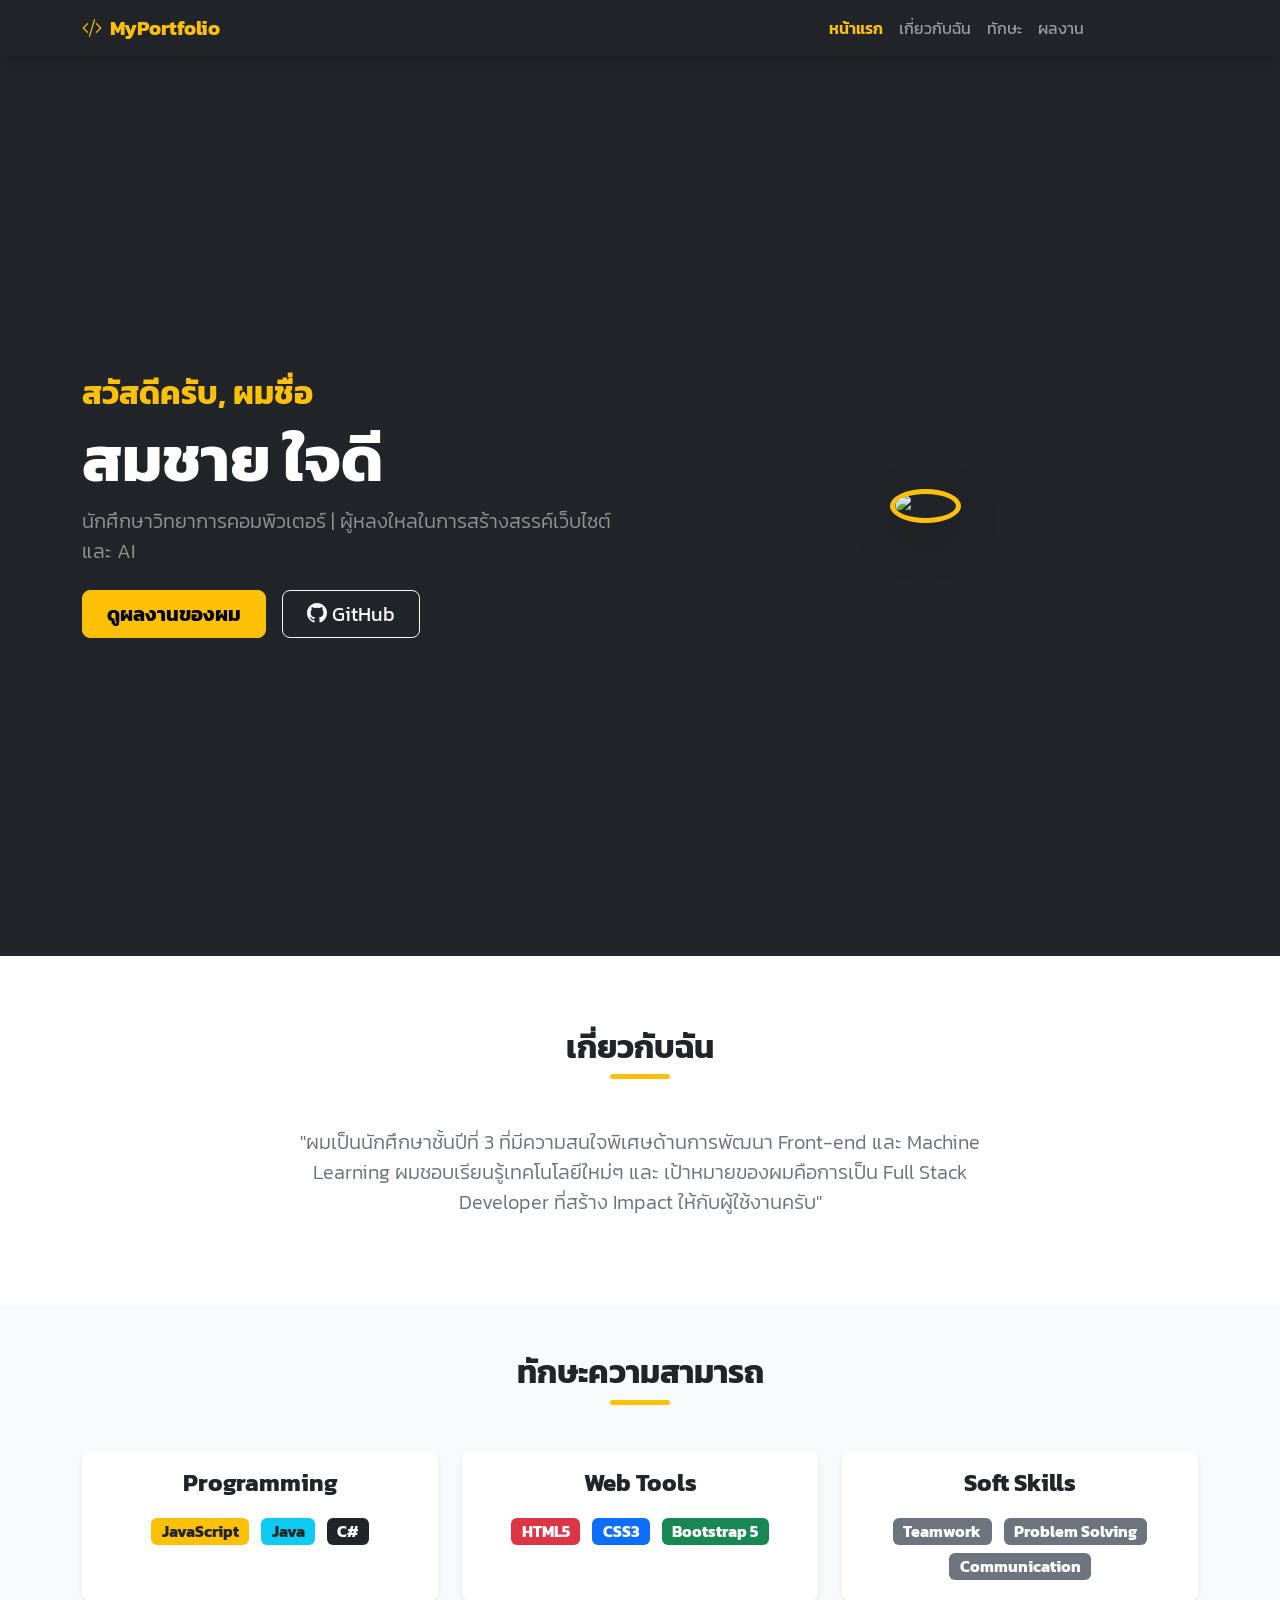
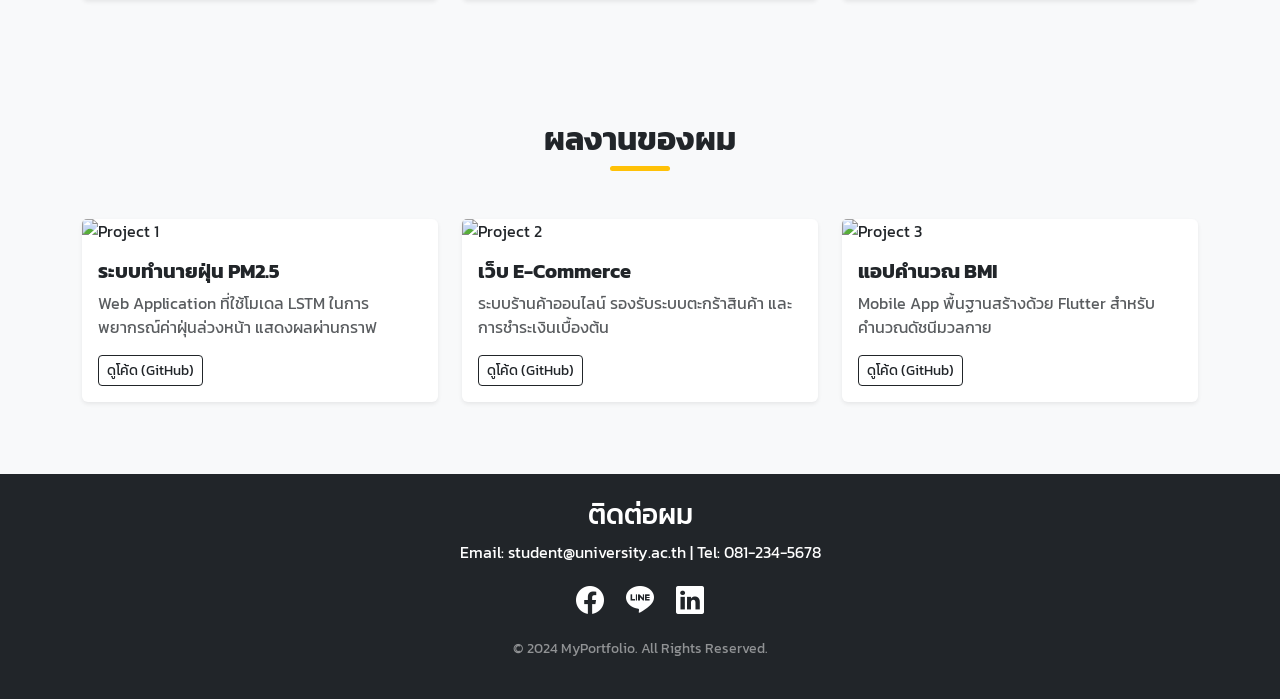
==== Bootstrap/index.html @ ad9bb73a "HTML" ====
<!DOCTYPE html>
<html lang="th">
<head>
    <meta charset="UTF-8">
    <meta name="viewport" content="width=device-width, initial-scale=1.0">
    <title>Portfolio | ผลงานนักศึกษา</title>
    
    <link href="https://fonts.googleapis.com/css2?family=Kanit:wght@300;400;600&display=swap" rel="stylesheet">
    
    <link href="https://cdn.jsdelivr.net/npm/bootstrap@5.3.0/dist/css/bootstrap.min.css" rel="stylesheet">
    
    <link rel="stylesheet" href="https://cdn.jsdelivr.net/npm/bootstrap-icons@1.11.0/font/bootstrap-icons.css">
    
    <link rel="stylesheet" href="style.css">
</head>
<body>

    <nav class="navbar navbar-expand-lg navbar-dark bg-dark fixed-top shadow">
        <div class="container">
            <a class="navbar-brand fw-bold text-warning" href="#">
                <i class="bi bi-code-slash me-2"></i>MyPortfolio
            </a>
            
            <button class="navbar-toggler" type="button" data-bs-toggle="collapse" data-bs-target="#navbarNav">
                <span class="navbar-toggler-icon"></span>
            </button>
            
            <div class="collapse navbar-collapse" id="navbarNav">
                <ul class="navbar-nav ms-auto"> <li class="nav-item"><a class="nav-link active" href="#home">หน้าแรก</a></li>
                    <li class="nav-item"><a class="nav-link" href="#about">เกี่ยวกับฉัน</a></li>
                    <li class="nav-item"><a class="nav-link" href="#skills">ทักษะ</a></li>
                    <li class="nav-item"><a class="nav-link" href="#projects">ผลงาน</a></li>
                    <li class="nav-item"><a class="nav-link btn btn-warning text-dark ms-lg-3 px-3 rounded-pill" href="#contact">ติดต่อฉัน</a></li>
                </ul>
            </div>
        </div>
    </nav>

    <header id="home" class="hero-section d-flex align-items-center">
        <div class="container">
            <div class="row align-items-center flex-column-reverse flex-lg-row">
                <div class="col-lg-6 text-center text-lg-start mt-4 mt-lg-0">
                    <h2 class="text-warning fw-bold">สวัสดีครับ, ผมชื่อ</h2>
                    <h1 class="display-3 fw-bold text-white">สมชาย ใจดี</h1>
                    <p class="lead text-white-50 mb-4">นักศึกษาวิทยาการคอมพิวเตอร์ | ผู้หลงใหลในการสร้างสรรค์เว็บไซต์และ AI</p>
                    <div class="d-flex gap-3 justify-content-center justify-content-lg-start">
                        <a href="#projects" class="btn btn-warning btn-lg px-4 fw-bold">ดูผลงานของผม</a>
                        <a href="#" class="btn btn-outline-light btn-lg px-4"><i class="bi bi-github"></i> GitHub</a>
                    </div>
                </div>
                <div class="col-lg-6 text-center">
                    <img src="https://placehold.co/400x400/333/warning?text=Profile+Pic" alt="Profile" class="profile-img img-fluid shadow-lg">
                </div>
            </div>
        </div>
    </header>

    <section id="about" class="py-5 bg-white">
        <div class="container py-4">
            <div class="text-center mb-5">
                <h2 class="fw-bold">เกี่ยวกับฉัน</h2>
                <div class="title-underline mx-auto"></div>
            </div>
            <div class="row justify-content-center">
                <div class="col-lg-8 text-center">
                    <p class="lead text-secondary">
                        "ผมเป็นนักศึกษาชั้นปีที่ 3 ที่มีความสนใจพิเศษด้านการพัฒนา Front-end และ Machine Learning 
                        ผมชอบเรียนรู้เทคโนโลยีใหม่ๆ และ เป้าหมายของผมคือการเป็น Full Stack Developer ที่สร้าง Impact ให้กับผู้ใช้งานครับ"
                    </p>
                </div>
            </div>
        </div>
    </section>

    <section id="skills" class="py-5 bg-light">
        <div class="container">
            <div class="text-center mb-5">
                <h2 class="fw-bold">ทักษะความสามารถ</h2>
                <div class="title-underline mx-auto"></div>
            </div>
            <div class="row g-4">
                <div class="col-md-4">
                    <div class="card h-100 border-0 shadow-sm p-3 text-center">
                        <h4 class="fw-bold mb-3">Programming</h4>
                        <div>
                            <span class="badge bg-warning text-dark fs-6 m-1">JavaScript</span>
                            <span class="badge bg-info text-dark fs-6 m-1">Java</span>
                            <span class="badge bg-dark fs-6 m-1">C#</span>
                        </div>
                    </div>
                </div>
                <div class="col-md-4">
                    <div class="card h-100 border-0 shadow-sm p-3 text-center">
                        <h4 class="fw-bold mb-3">Web Tools</h4>
                        <div>
                            <span class="badge bg-danger fs-6 m-1">HTML5</span>
                            <span class="badge bg-primary fs-6 m-1">CSS3</span>
                            <span class="badge bg-success fs-6 m-1">Bootstrap 5</span>
                        </div>
                    </div>
                </div>
                <div class="col-md-4">
                    <div class="card h-100 border-0 shadow-sm p-3 text-center">
                        <h4 class="fw-bold mb-3">Soft Skills</h4>
                        <div>
                            <span class="badge bg-secondary fs-6 m-1">Teamwork</span>
                            <span class="badge bg-secondary fs-6 m-1">Problem Solving</span>
                            <span class="badge bg-secondary fs-6 m-1">Communication</span>
                        </div>
                    </div>
                </div>
            </div>
        </div>
    </section>

    <section id="projects" class="py-5">
        <div class="container py-4">
            <div class="text-center mb-5">
                <h2 class="fw-bold">ผลงานของผม</h2>
                <div class="title-underline mx-auto"></div>
            </div>
            <div class="row g-4">
                <div class="col-md-4">
                    <div class="card project-card h-100 shadow-sm">
                        <img src="https://placehold.co/600x400/EEE/31343C?text=Project+1" class="card-img-top" alt="Project 1">
                        <div class="card-body">
                            <h5 class="card-title fw-bold">ระบบทำนายฝุ่น PM2.5</h5>
                            <p class="card-text text-muted">Web Application ที่ใช้โมเดล LSTM ในการพยากรณ์ค่าฝุ่นล่วงหน้า แสดงผลผ่านกราฟ</p>
                            <a href="#" class="btn btn-outline-dark btn-sm">ดูโค้ด (GitHub)</a>
                        </div>
                    </div>
                </div>
                <div class="col-md-4">
                    <div class="card project-card h-100 shadow-sm">
                        <img src="https://placehold.co/600x400/EEE/31343C?text=Project+2" class="card-img-top" alt="Project 2">
                        <div class="card-body">
                            <h5 class="card-title fw-bold">เว็บ E-Commerce</h5>
                            <p class="card-text text-muted">ระบบร้านค้าออนไลน์ รองรับระบบตะกร้าสินค้า และการชำระเงินเบื้องต้น</p>
                            <a href="#" class="btn btn-outline-dark btn-sm">ดูโค้ด (GitHub)</a>
                        </div>
                    </div>
                </div>
                <div class="col-md-4">
                    <div class="card project-card h-100 shadow-sm">
                        <img src="https://placehold.co/600x400/EEE/31343C?text=Project+3" class="card-img-top" alt="Project 3">
                        <div class="card-body">
                            <h5 class="card-title fw-bold">แอปคำนวณ BMI</h5>
                            <p class="card-text text-muted">Mobile App พื้นฐานสร้างด้วย Flutter สำหรับคำนวณดัชนีมวลกาย</p>
                            <a href="#" class="btn btn-outline-dark btn-sm">ดูโค้ด (GitHub)</a>
                        </div>
                    </div>
                </div>
            </div>
        </div>
    </section>

    <footer id="contact" class="bg-dark text-white py-4 text-center">
        <div class="container">
            <h3>ติดต่อผม</h3>
            <p>Email: student@university.ac.th | Tel: 081-234-5678</p>
            <div class="fs-3 mb-3">
                <a href="#" class="text-white me-3"><i class="bi bi-facebook"></i></a>
                <a href="#" class="text-white me-3"><i class="bi bi-line"></i></a>
                <a href="#" class="text-white"><i class="bi bi-linkedin"></i></a>
            </div>
            <p class="small opacity-50">&copy; 2024 MyPortfolio. All Rights Reserved.</p>
        </div>
    </footer>

    <script src="https://cdn.jsdelivr.net/npm/bootstrap@5.3.0/dist/js/bootstrap.bundle.min.js"></script>
</body>
</html>
---- Bootstrap/style.css ----
/* ฟอนต์ภาษาไทย */
body {
    font-family: 'Kanit', sans-serif;
    background-color: #f8f9fa;
}

/* ปรับระยะให้ Navbar ไม่ทับเนื้อหา เพราะเราใช้ fixed-top */
body {
    padding-top: 56px;
}

/* ตกแต่งส่วน Hero (พื้นหลังสีดำ) */
.hero-section {
    background-color: #212529; /* สีเทาเข้มเกือบดำ */
    min-height: 100vh; /* สูงเต็มหน้าจอ */
    padding: 80px 0;
}

/* รูปโปรไฟล์ */
.profile-img {
    border-radius: 50%; /* วงกลม */
    border: 5px solid #ffc107; /* ขอบสีเหลือง */
    width: 300px;
    height: 300px;
    object-fit: cover;
    transition: transform 0.3s;
}

.profile-img:hover {
    transform: scale(1.05); /* ขยายเมื่อเอาเมาส์ชี้ */
}

/* เส้นขีดใต้หัวข้อ */
.title-underline {
    width: 60px;
    height: 5px;
    background-color: #ffc107; /* สีเหลือง */
    border-radius: 5px;
}

/* เอฟเฟกต์การ์ดโปรเจกต์ */
.project-card {
    transition: transform 0.3s, box-shadow 0.3s;
    border: none;
}

.project-card:hover {
    transform: translateY(-10px);
    box-shadow: 0 10px 20px rgba(0,0,0,0.1) !important;
}

/* ปรับแต่ง Navbar Link */
.navbar-nav .nav-link {
    font-weight: 400;
}

.navbar-nav .nav-link.active {
    font-weight: 600;
    color: #ffc107 !important; /* สีเหลืองเมื่อเลือก */
}
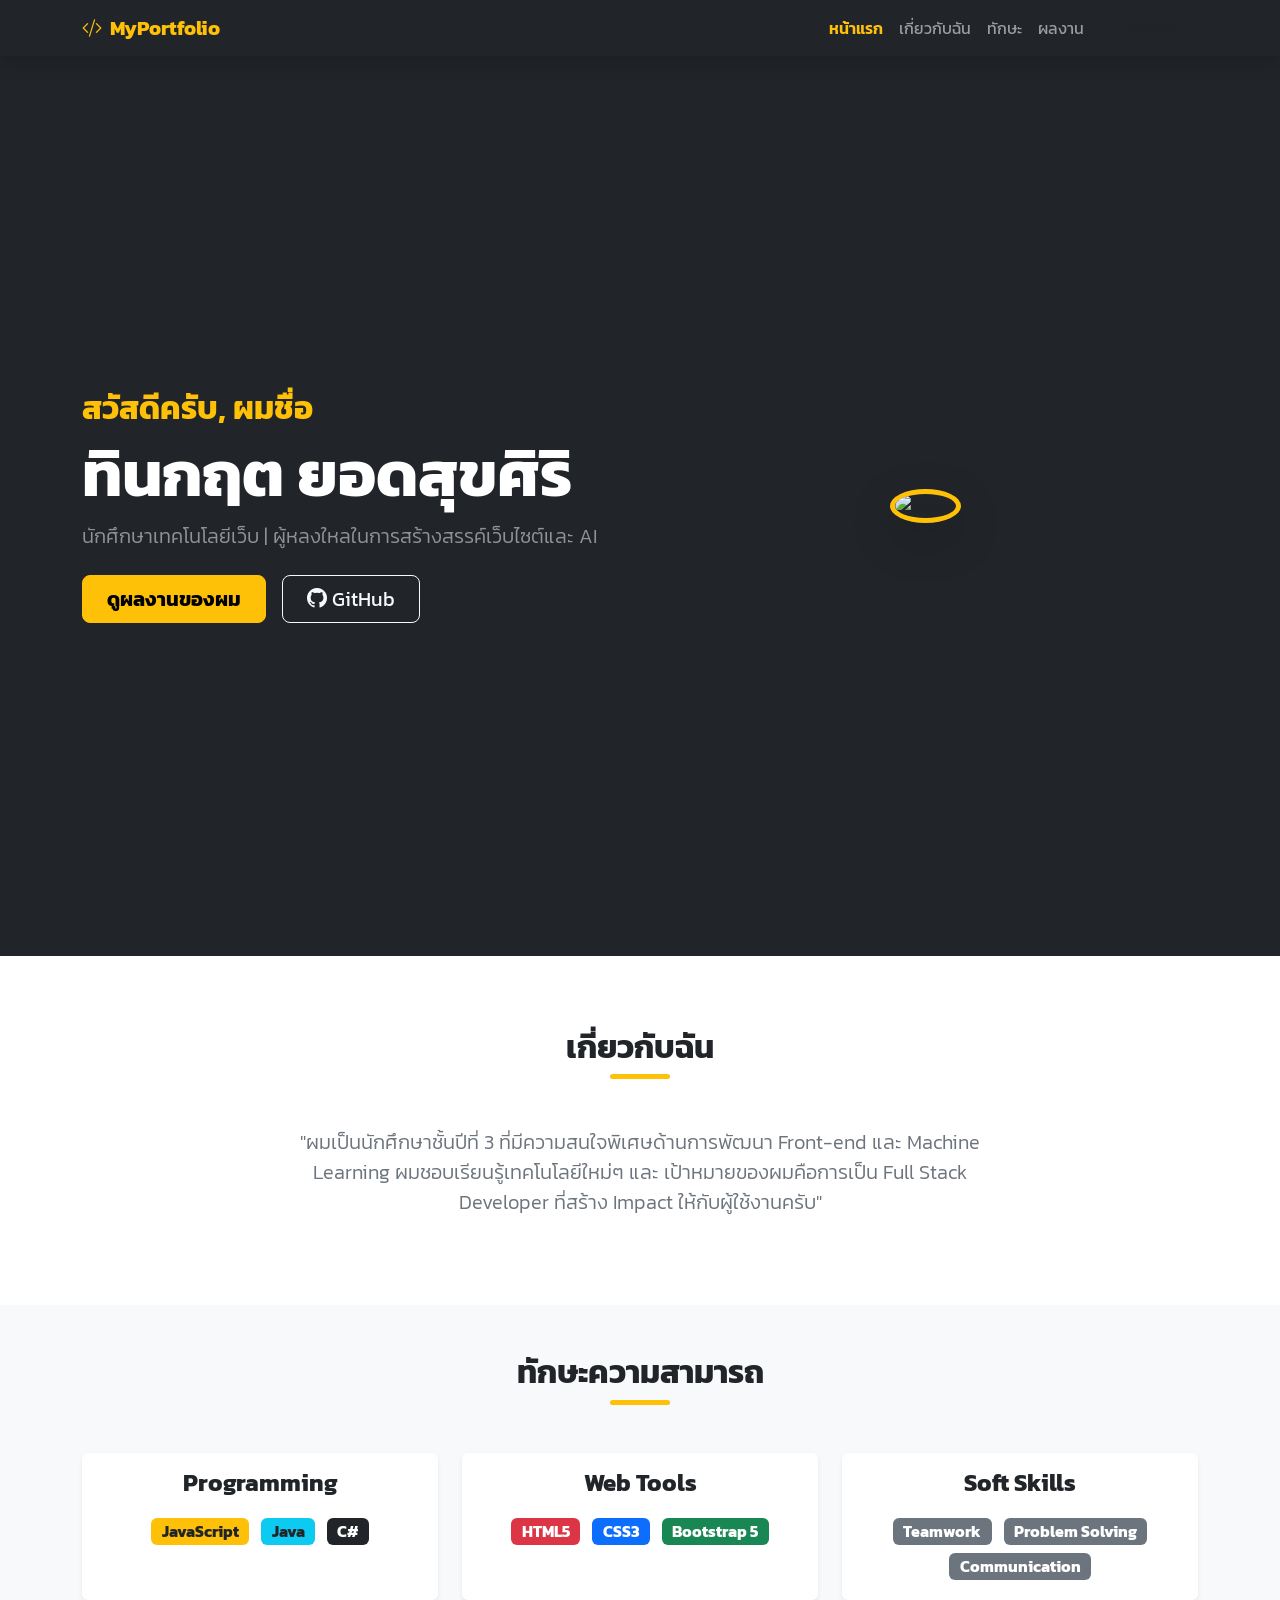
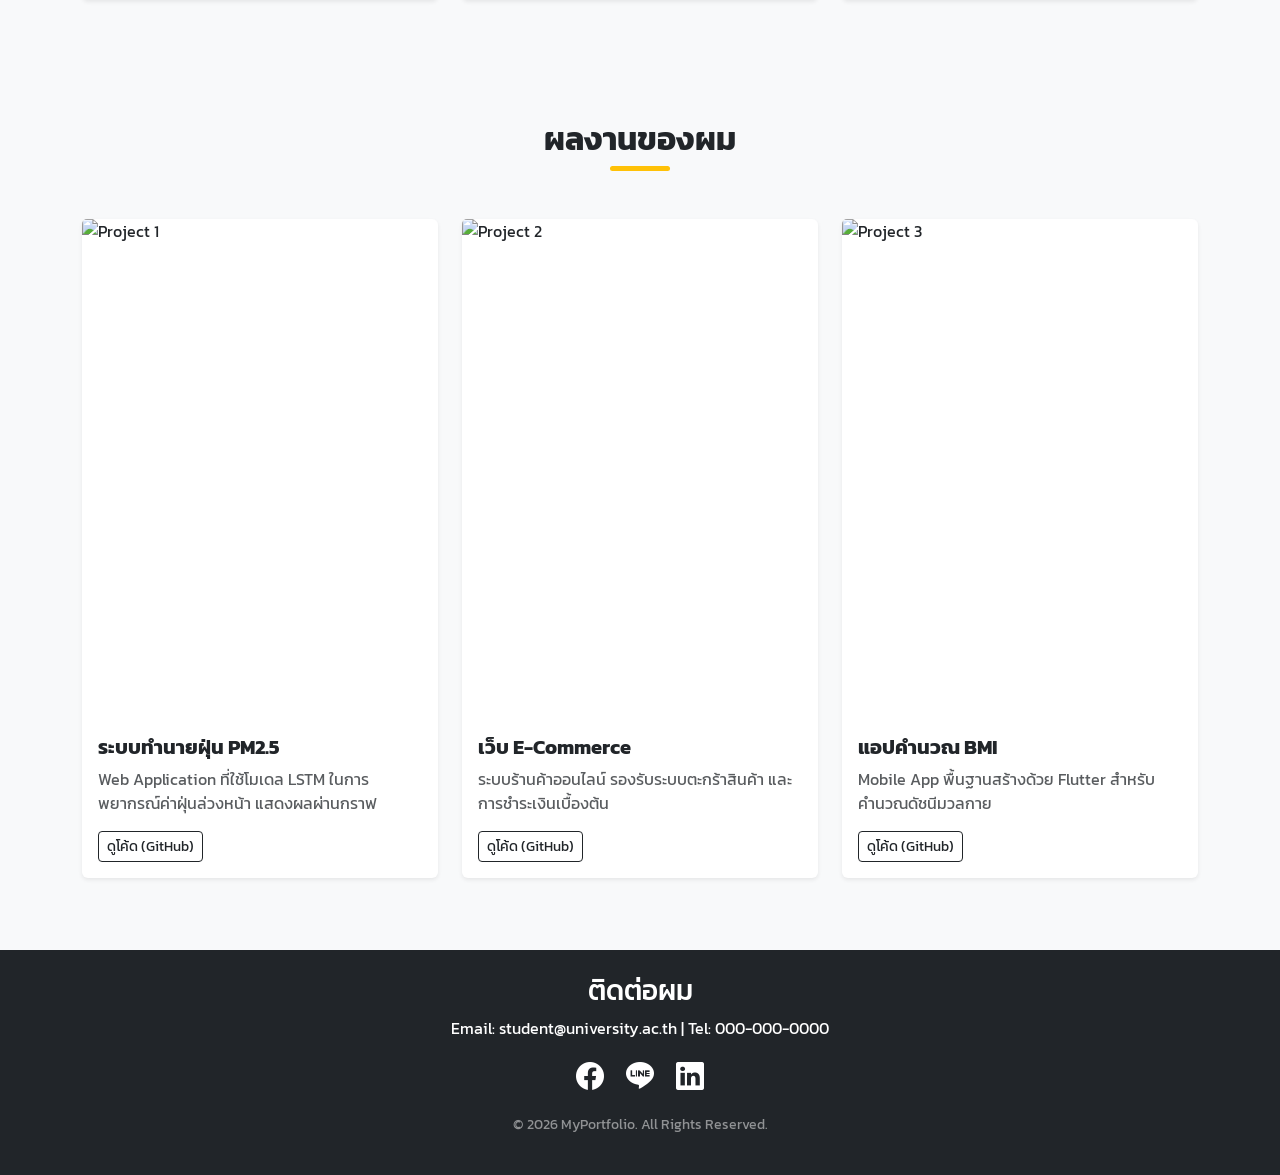
==== commit 871cca00: "Update index.html" ====
--- a/Bootstrap/index.html
+++ b/Bootstrap/index.html
@@ -17,7 +17,7 @@
 
     <nav class="navbar navbar-expand-lg navbar-dark bg-dark fixed-top shadow">
         <div class="container">
-            <a class="navbar-brand fw-bold text-warning" href="#">
+            <a class="navbar-brand fw-bold text-warning" href="#home">
                 <i class="bi bi-code-slash me-2"></i>MyPortfolio
             </a>
             
@@ -41,15 +41,15 @@
             <div class="row align-items-center flex-column-reverse flex-lg-row">
                 <div class="col-lg-6 text-center text-lg-start mt-4 mt-lg-0">
                     <h2 class="text-warning fw-bold">สวัสดีครับ, ผมชื่อ</h2>
-                    <h1 class="display-3 fw-bold text-white">สมชาย ใจดี</h1>
-                    <p class="lead text-white-50 mb-4">นักศึกษาวิทยาการคอมพิวเตอร์ | ผู้หลงใหลในการสร้างสรรค์เว็บไซต์และ AI</p>
+                    <h1 class="display-3 fw-bold text-white">ทินกฤต ยอดสุขศิริ</h1>
+                    <p class="lead text-white-50 mb-4">นักศึกษาเทคโนโลยีเว็บ | ผู้หลงใหลในการสร้างสรรค์เว็บไซต์และ AI</p>
                     <div class="d-flex gap-3 justify-content-center justify-content-lg-start">
                         <a href="#projects" class="btn btn-warning btn-lg px-4 fw-bold">ดูผลงานของผม</a>
-                        <a href="#" class="btn btn-outline-light btn-lg px-4"><i class="bi bi-github"></i> GitHub</a>
+                        <a href="https://github.com/pinpinan2000-ai/ProjectHTML.git" class="btn btn-outline-light btn-lg px-4"><i class="bi bi-github"></i> GitHub</a>
                     </div>
                 </div>
                 <div class="col-lg-6 text-center">
-                    <img src="https://placehold.co/400x400/333/warning?text=Profile+Pic" alt="Profile" class="profile-img img-fluid shadow-lg">
+                    <img src="https://scontent.fbkk5-6.fna.fbcdn.net/v/t39.30808-6/472773504_1689054638365665_4012816069158096561_n.jpg?_nc_cat=101&ccb=1-7&_nc_sid=a5f93a&_nc_eui2=AeGTD02z9yGBTpnxwg01hup0F02Mgv3w4QEXTYyC_fDhAW65vOj3dQWW4B-lxcmEy3UBsABwUFEQEx4J-oGRGSp5&_nc_ohc=HumMhnfJ_4cQ7kNvwHmn7dx&_nc_oc=Adk7Utnz3ICATp9sA8ykI412iuHaprqxWh3AHRI9_rRODYidT973ZR_Nkjr6Q8-Ua_c&_nc_zt=23&_nc_ht=scontent.fbkk5-6.fna&_nc_gid=g9Wo_0xNNMM2KcqO0l8G6g&oh=00_AfqP0eUUo3o6yf45ReO79ZL4V7TlNoHOG1CWdSsflPQYMw&oe=6977CE48" alt="Profile" class="profile-img img-fluid shadow-lg">
                 </div>
             </div>
         </div>
@@ -122,31 +122,31 @@
             <div class="row g-4">
                 <div class="col-md-4">
                     <div class="card project-card h-100 shadow-sm">
-                        <img src="https://placehold.co/600x400/EEE/31343C?text=Project+1" class="card-img-top" alt="Project 1">
+                        <img src="https://sustainable.kmutt.ac.th/wp-content/uploads/2020/01/Infographic-PM-2.5-%E0%B8%AA%E0%B9%88%E0%B8%87%E0%B8%AD%E0%B8%AD%E0%B8%81-01.jpg" class="card-img-top" alt="Project 1" width="100" height="500">
                         <div class="card-body">
                             <h5 class="card-title fw-bold">ระบบทำนายฝุ่น PM2.5</h5>
                             <p class="card-text text-muted">Web Application ที่ใช้โมเดล LSTM ในการพยากรณ์ค่าฝุ่นล่วงหน้า แสดงผลผ่านกราฟ</p>
-                            <a href="#" class="btn btn-outline-dark btn-sm">ดูโค้ด (GitHub)</a>
+                            <a href="https://github.com/pinpinan2000-ai/ProjectHTML.git" class="btn btn-outline-dark btn-sm">ดูโค้ด (GitHub)</a>
                         </div>
                     </div>
                 </div>
                 <div class="col-md-4">
                     <div class="card project-card h-100 shadow-sm">
-                        <img src="https://placehold.co/600x400/EEE/31343C?text=Project+2" class="card-img-top" alt="Project 2">
+                        <img src="https://www.teeneeweb.com/wp-content/uploads/2022/11/what-is-e-commerce.webp" class="card-img-top" alt="Project 2" width="100" height="500">
                         <div class="card-body">
                             <h5 class="card-title fw-bold">เว็บ E-Commerce</h5>
                             <p class="card-text text-muted">ระบบร้านค้าออนไลน์ รองรับระบบตะกร้าสินค้า และการชำระเงินเบื้องต้น</p>
-                            <a href="#" class="btn btn-outline-dark btn-sm">ดูโค้ด (GitHub)</a>
+                            <a href="https://github.com/pinpinan2000-ai/ProjectHTML.git" class="btn btn-outline-dark btn-sm">ดูโค้ด (GitHub)</a>
                         </div>
                     </div>
                 </div>
                 <div class="col-md-4">
                     <div class="card project-card h-100 shadow-sm">
-                        <img src="https://placehold.co/600x400/EEE/31343C?text=Project+3" class="card-img-top" alt="Project 3">
+                        <img src="https://cdn.aptoide.com/imgs/1/3/4/1343b88c05f9fc2a2ebfec3d512b3951_screen.png" class="card-img-top" alt="Project 3" width="100" height="500">
                         <div class="card-body">
                             <h5 class="card-title fw-bold">แอปคำนวณ BMI</h5>
                             <p class="card-text text-muted">Mobile App พื้นฐานสร้างด้วย Flutter สำหรับคำนวณดัชนีมวลกาย</p>
-                            <a href="#" class="btn btn-outline-dark btn-sm">ดูโค้ด (GitHub)</a>
+                            <a href="https://github.com/pinpinan2000-ai/ProjectHTML.git" class="btn btn-outline-dark btn-sm">ดูโค้ด (GitHub)</a>
                         </div>
                     </div>
                 </div>
@@ -157,13 +157,13 @@
     <footer id="contact" class="bg-dark text-white py-4 text-center">
         <div class="container">
             <h3>ติดต่อผม</h3>
-            <p>Email: student@university.ac.th | Tel: 081-234-5678</p>
+            <p>Email: student@university.ac.th | Tel: 000-000-0000</p>
             <div class="fs-3 mb-3">
-                <a href="#" class="text-white me-3"><i class="bi bi-facebook"></i></a>
-                <a href="#" class="text-white me-3"><i class="bi bi-line"></i></a>
-                <a href="#" class="text-white"><i class="bi bi-linkedin"></i></a>
+                <a href="https://www.facebook.com/joe.joj.2024" class="text-white me-3"><i class="bi bi-facebook"></i></a>
+                <a href="https://www.facebook.com/joe.joj.2024" class="text-white me-3"><i class="bi bi-line"></i></a>
+                <a href="https://www.facebook.com/joe.joj.2024" class="text-white"><i class="bi bi-linkedin"></i></a>
             </div>
-            <p class="small opacity-50">&copy; 2024 MyPortfolio. All Rights Reserved.</p>
+            <p class="small opacity-50">&copy; 2026 MyPortfolio. All Rights Reserved.</p>
         </div>
     </footer>
 
